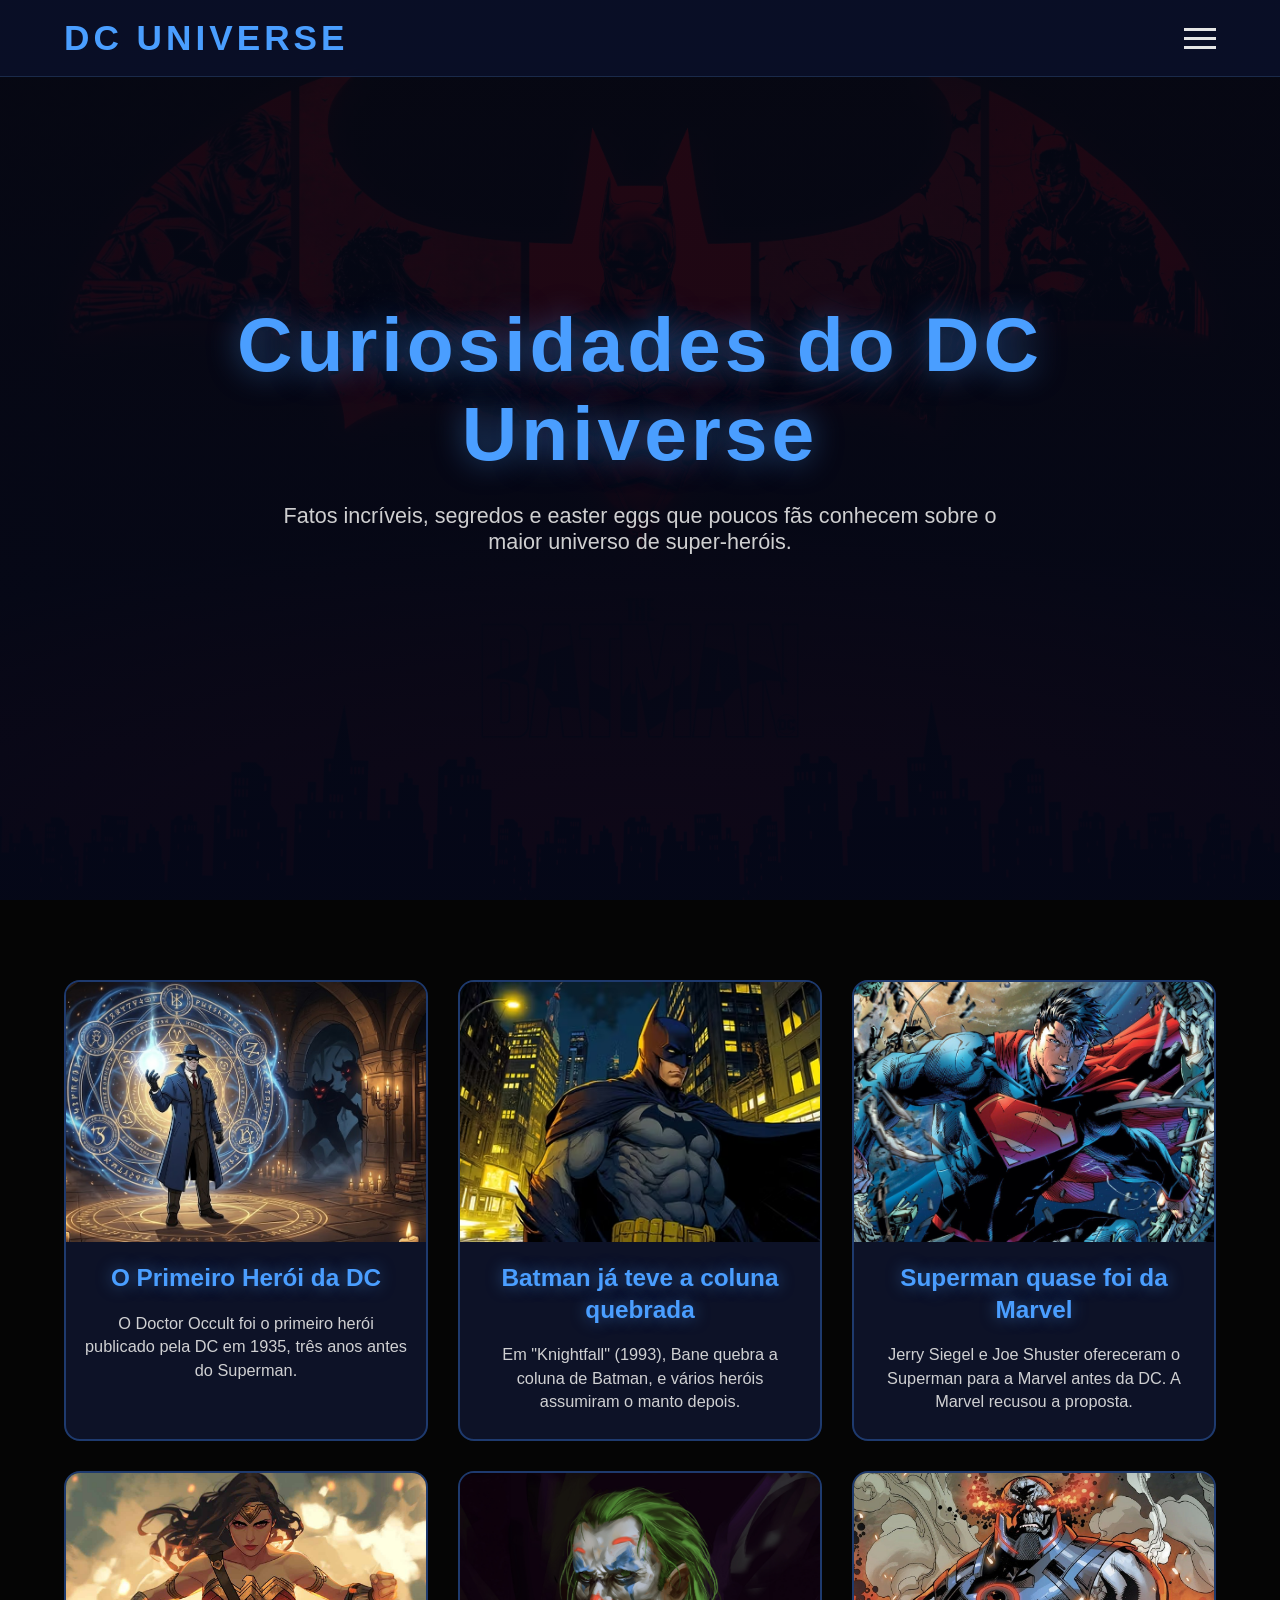
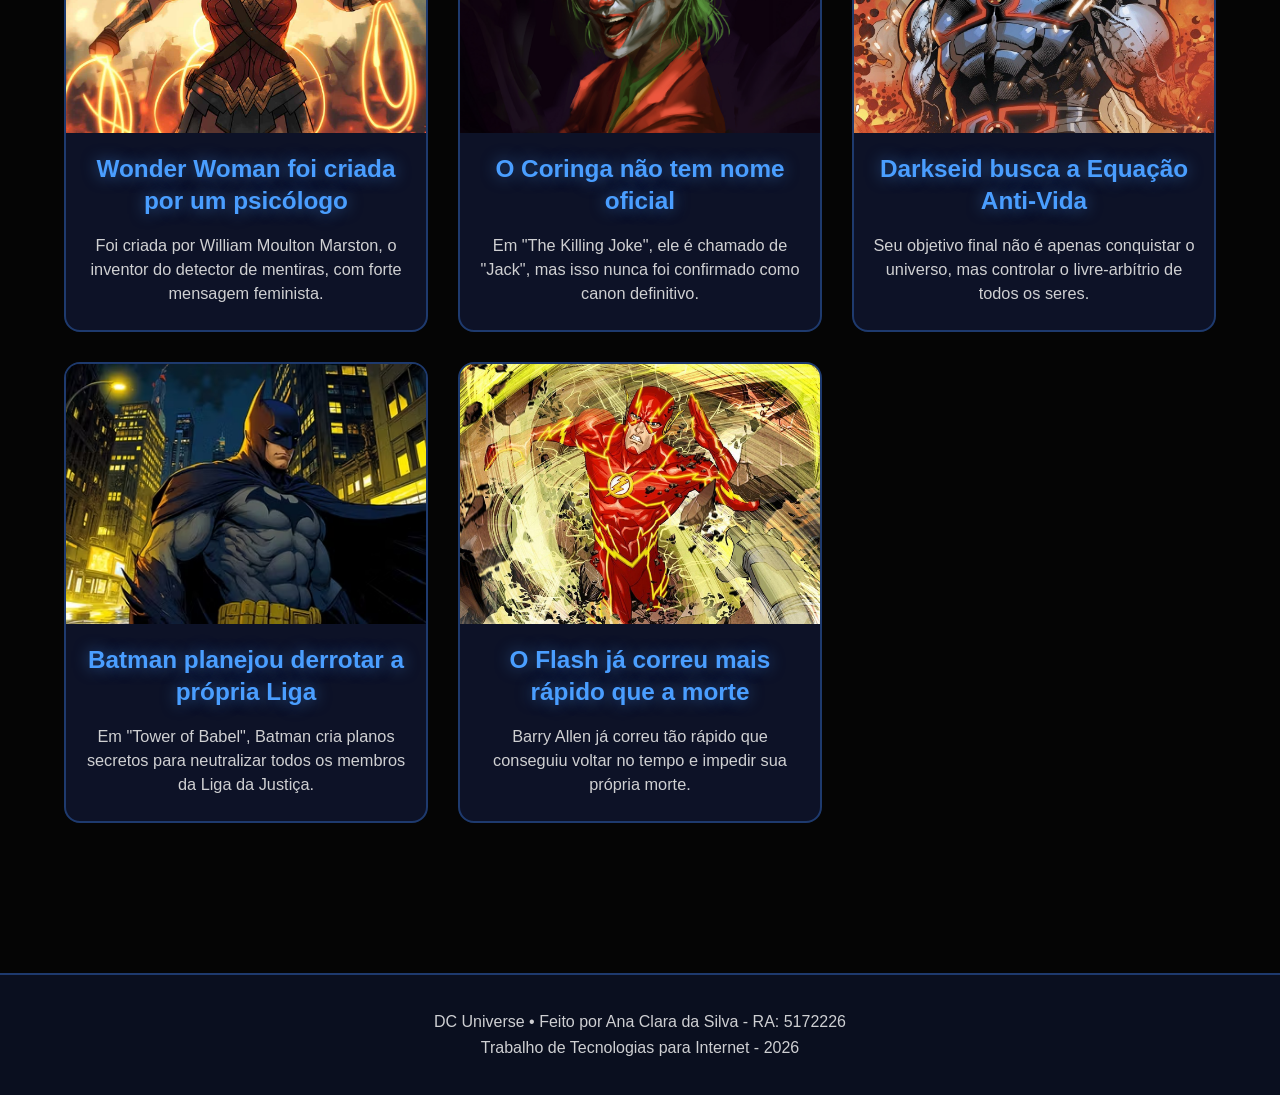
==== curiosidades.html @ 58315ceb "Add files via upload" ====
<!DOCTYPE html>
<html lang="pt-br">
<head>
    <meta charset="UTF-8">
    <meta name="viewport" content="width=device-width, initial-scale=1.0">
    <title>Curiosidades - DC Universe</title>
    <link rel="stylesheet" href="CSS/style.css">
    <link rel="stylesheet" href="CSS/herois.css">
</head>
<body>

    <!-- Navbar -->
    <header>
        <nav class="navbar">
            <div class="logo">
                <a href="https://www.dc.com/" target="_blank">DC UNIVERSE</a>
            </div>

            <div class="hamburger" id="hamburger">
                <span></span>
                <span></span>
                <span></span>
            </div>

            <div class="mobile-menu" id="mobile-menu">
                <ul class="menu-list">
                    <li><a href="index.html">Início</a></li>
                    <li><a href="herois.html">Heróis</a></li>
                    <li><a href="viloes.html">Vilões</a></li>
                    <li><a href="curiosidades.html">Curiosidades</a></li>
                    <li><a href="sobre.html">Sobre o Universo DC</a></li>
                </ul>
            </div>
        </nav>
    </header>

    <!-- Hero -->
    <section class="hero">
        <div class="hero-content">
            <h1>Curiosidades do DC Universe</h1>
            <p class="descricao">
                Fatos incríveis, segredos e easter eggs que poucos fãs conhecem sobre o maior universo de super-heróis.
            </p>
        </div>
    </section>

    <!-- Grid de Curiosidades -->
    <section class="herois-grid">

        <div class="card-heroi">
            <div class="card-image" style="background-image: url('IMG/doctor.jpg');"></div>
            <div class="card-content">
                <h3> O Primeiro Herói da DC</h3>
                <p>O Doctor Occult foi o primeiro herói publicado pela DC em 1935, três anos antes do Superman.</p>
            </div>
        </div>

        <div class="card-heroi">
            <div class="card-image" style="background-image: url('IMG/bat.jpg');"></div>
            <div class="card-content">
                <h3> Batman já teve a coluna quebrada</h3>
                <p>Em "Knightfall" (1993), Bane quebra a coluna de Batman, e vários heróis assumiram o manto depois.</p>
            </div>
        </div>

        <div class="card-heroi">
            <div class="card-image" style="background-image: url('IMG/superman.jpg');"></div>
            <div class="card-content">
                <h3> Superman quase foi da Marvel</h3>
                <p>Jerry Siegel e Joe Shuster ofereceram o Superman para a Marvel antes da DC. A Marvel recusou a proposta.</p>
            </div>
        </div>

        <div class="card-heroi">
            <div class="card-image" style="background-image: url('IMG/wonderwoman.jpg');"></div>
            <div class="card-content">
                <h3> Wonder Woman foi criada por um psicólogo</h3>
                <p>Foi criada por William Moulton Marston, o inventor do detector de mentiras, com forte mensagem feminista.</p>
            </div>
        </div>

        <div class="card-heroi">
            <div class="card-image" style="background-image: url('IMG/joker.jpg');"></div>
            <div class="card-content">
                <h3> O Coringa não tem nome oficial</h3>
                <p>Em "The Killing Joke", ele é chamado de "Jack", mas isso nunca foi confirmado como canon definitivo.</p>
            </div>
        </div>

        <div class="card-heroi">
            <div class="card-image" style="background-image: url('IMG/darkseid.jpg');"></div>
            <div class="card-content">
                <h3> Darkseid busca a Equação Anti-Vida</h3>
                <p>Seu objetivo final não é apenas conquistar o universo, mas controlar o livre-arbítrio de todos os seres.</p>
            </div>
        </div>

        <div class="card-heroi">
            <div class="card-image" style="background-image: url('IMG/bat.jpg');"></div>
            <div class="card-content">
                <h3> Batman planejou derrotar a própria Liga</h3>
                <p>Em "Tower of Babel", Batman cria planos secretos para neutralizar todos os membros da Liga da Justiça.</p>
            </div>
        </div>

        <div class="card-heroi">
            <div class="card-image" style="background-image: url('IMG/flash.jpg');"></div>
            <div class="card-content">
                <h3> O Flash já correu mais rápido que a morte</h3>
                <p>Barry Allen já correu tão rápido que conseguiu voltar no tempo e impedir sua própria morte.</p>
            </div>
        </div>

    </section>

    <!-- Rodapé com Nome e RA -->
    <footer class="rodape">
        <p>DC Universe • Feito por Ana Clara da Silva - RA: 5172226</p>
        <p>Trabalho de Tecnologias para Internet - 2026</p>
    </footer>

    <script src="JS/script1.js"></script>
</body>
</html>
---- CSS/style.css ----
:root {
    --bg-color: #0a0a0a;
    --dc-blue: #4a9eff;
    --dc-dark-blue: #0f1c38;
    --text-light: #e5e5e5;
}

a {
    color: #4a9eff;
    text-decoration: none;
    transition: 0.3s;
}

* {
    margin: 0;
    padding: 0;
    box-sizing: border-box;
}

body {
    font-family: 'Segoe UI', Arial, sans-serif;
    background-color: #050505;
    color: var(--text-light);
    min-height: 100vh;
    position: relative;
}

/* ==================== HERO COM BATMAN ==================== */
.hero {
    min-height: 100vh;
    display: flex;
    align-items: center;
    justify-content: center;
    text-align: center;
    padding: 0 20px;
    background: linear-gradient(rgba(5, 8, 20, 0.88), rgba(5, 8, 25, 0.94)),
                url('../IMG/batman.jpg') center/cover no-repeat;
    background-attachment: fixed;
    background-position: center;
    background-size: cover;
}

.hero-content {
    max-width: 850px;
    z-index: 2;
    position: relative;
}

.hero h1 {
    font-size: 4.8rem;
    color: var(--dc-blue);
    margin-bottom: 25px;
    text-shadow: 0 0 30px rgba(74, 158, 255, 0.5);
    letter-spacing: 4px;
}

.descricao {
    font-size: 1.35rem;
    margin-bottom: 45px;
    opacity: 0.9;
    max-width: 720px;
    margin-left: auto;
    margin-right: auto;
}

.btn {
    display: inline-block;
    padding: 16px 45px;
    background-color: #1e4a8c;
    color: white;
    text-decoration: none;
    border-radius: 8px;
    font-size: 1.25rem;
    font-weight: 600;
    border: 2px solid var(--dc-blue);
    transition: all 0.3s ease;
}

.btn:hover {
    background-color: var(--dc-blue);
    color: #0a0f1f;
    transform: translateY(-4px);
}

/* ==================== NAVBAR ==================== */
.navbar {
    display: flex;
    justify-content: space-between;
    align-items: center;
    padding: 18px 5%;
    background: rgba(10, 15, 40, 0.95);
    position: fixed;
    width: 100%;
    top: 0;
    z-index: 1000;
    border-bottom: 1px solid #1a2a4a;
}

.logo {
    font-size: 2.2rem;
    font-weight: bold;
    color: var(--dc-blue);
    letter-spacing: 4px;
}

/* Hambúrguer */
.hamburger {
    display: flex;
    flex-direction: column;
    gap: 6px;
    cursor: pointer;
    z-index: 1100;
}

.hamburger span {
    width: 32px;
    height: 3px;
    background-color: #e5e5e5;
    transition: all 0.4s ease;
}

/* Menu Mobile */
.mobile-menu {
    display: none;
    position: fixed;
    top: 70px;
    left: 0;
    width: 100%;
    background: rgba(10, 15, 40, 0.98);
    padding: 25px 0;
    box-shadow: 0 10px 20px rgba(0,0,0,0.8);
}

.mobile-menu.active {
    display: block;
}

.menu-list {
    list-style: none;
    text-align: center;
}

.menu-list a {
    color: #e5e5e5;
    text-decoration: none;
    font-size: 1.3rem;
    padding: 15px;
    display: block;
}

.menu-list a:hover {
    background-color: #1a2a4a;
    color: var(--dc-blue);
}

/* Responsivo */
@media (max-width: 768px) {
    .hero h1 {
        font-size: 3.4rem;
    }
    
    .descricao {
        font-size: 1.2rem;
    }
}

/* ==================== ESTILO DO RODAPÉ ==================== */
.rodape {
    background-color: #0a0f1f; 
    color: white;              
    padding: 30px 5%;          
    text-align: center;        
    margin-top: 50px;          
    border-top: 2px solid #1e3a6e; /* Linha sutil no topo, combinando com o estilo */
}

.rodape p {
    margin: 8px 0;             
    font-size: 1rem;
    opacity: 0.8;              
}
---- CSS/herois.css ----
/* ==================== ESTILO ESPECÍFICO DA PÁGINA HERÓIS E CURIOSIDADES ==================== */


.herois-grid {
    padding: 80px 5% 100px;
    max-width: 1400px;
    margin: 0 auto;
    display: grid;
    grid-template-columns: repeat(auto-fit, minmax(280px, 1fr));
    gap: 30px;
}

.card-heroi {
    background: rgba(15, 20, 45, 0.85);
    border-radius: 16px;
    overflow: hidden;
    transition: all 0.4s ease;
    border: 2px solid #1e3a6e;
    height: 100%;
    display: flex;
    flex-direction: column;
    position: relative;
}

.card-heroi:hover {
    transform: translateY(-12px);
    border-color: #4a9eff;
    box-shadow: 0 20px 40px rgba(74, 158, 255, 0.25);
}

/* Imagem como background */
.card-heroi .card-image {
    position: absolute;
    top: 0;
    left: 0;
    width: 100%;
    height: 260px;
    background-size: cover;
    background-position: center top;
    transition: transform 0.5s ease;
}

.card-heroi:hover .card-image {
    transform: scale(1.08);
}

/* Conteúdo do texto - Correção principal para não vazar */
.card-heroi .card-content {
    margin-top: 260px;
    padding: 20px 18px 25px;
    text-align: center;
    flex-grow: 1;
    display: flex;
    flex-direction: column;
    justify-content: flex-start;
    gap: 8px;
}

.card-heroi h3 {
    color: #4a9eff;
    font-size: 1.52rem;
    margin-bottom: 10px;
    line-height: 1.3;
    text-shadow: 0 0 15px rgba(74, 158, 255, 0.5);
}

.card-heroi p {
    font-size: 1.02rem;
    line-height: 1.45;
    opacity: 0.9;
    overflow: hidden;
    display: -webkit-box;
    -webkit-line-clamp: 4;           /* Limita a 4 linhas */
    -webkit-box-orient: vertical;
    text-overflow: ellipsis;
}

/* Responsivo */
@media (max-width: 768px) {
    .herois-grid {
        grid-template-columns: repeat(auto-fit, minmax(240px, 1fr));
        gap: 20px;
    }
    
    .card-heroi .card-image {
        height: 220px;
    }
    
    .card-heroi .card-content {
        margin-top: 220px;
    }
    
    .card-heroi p {
        -webkit-line-clamp: 3;       /* Menos linhas no celular */
    }
}
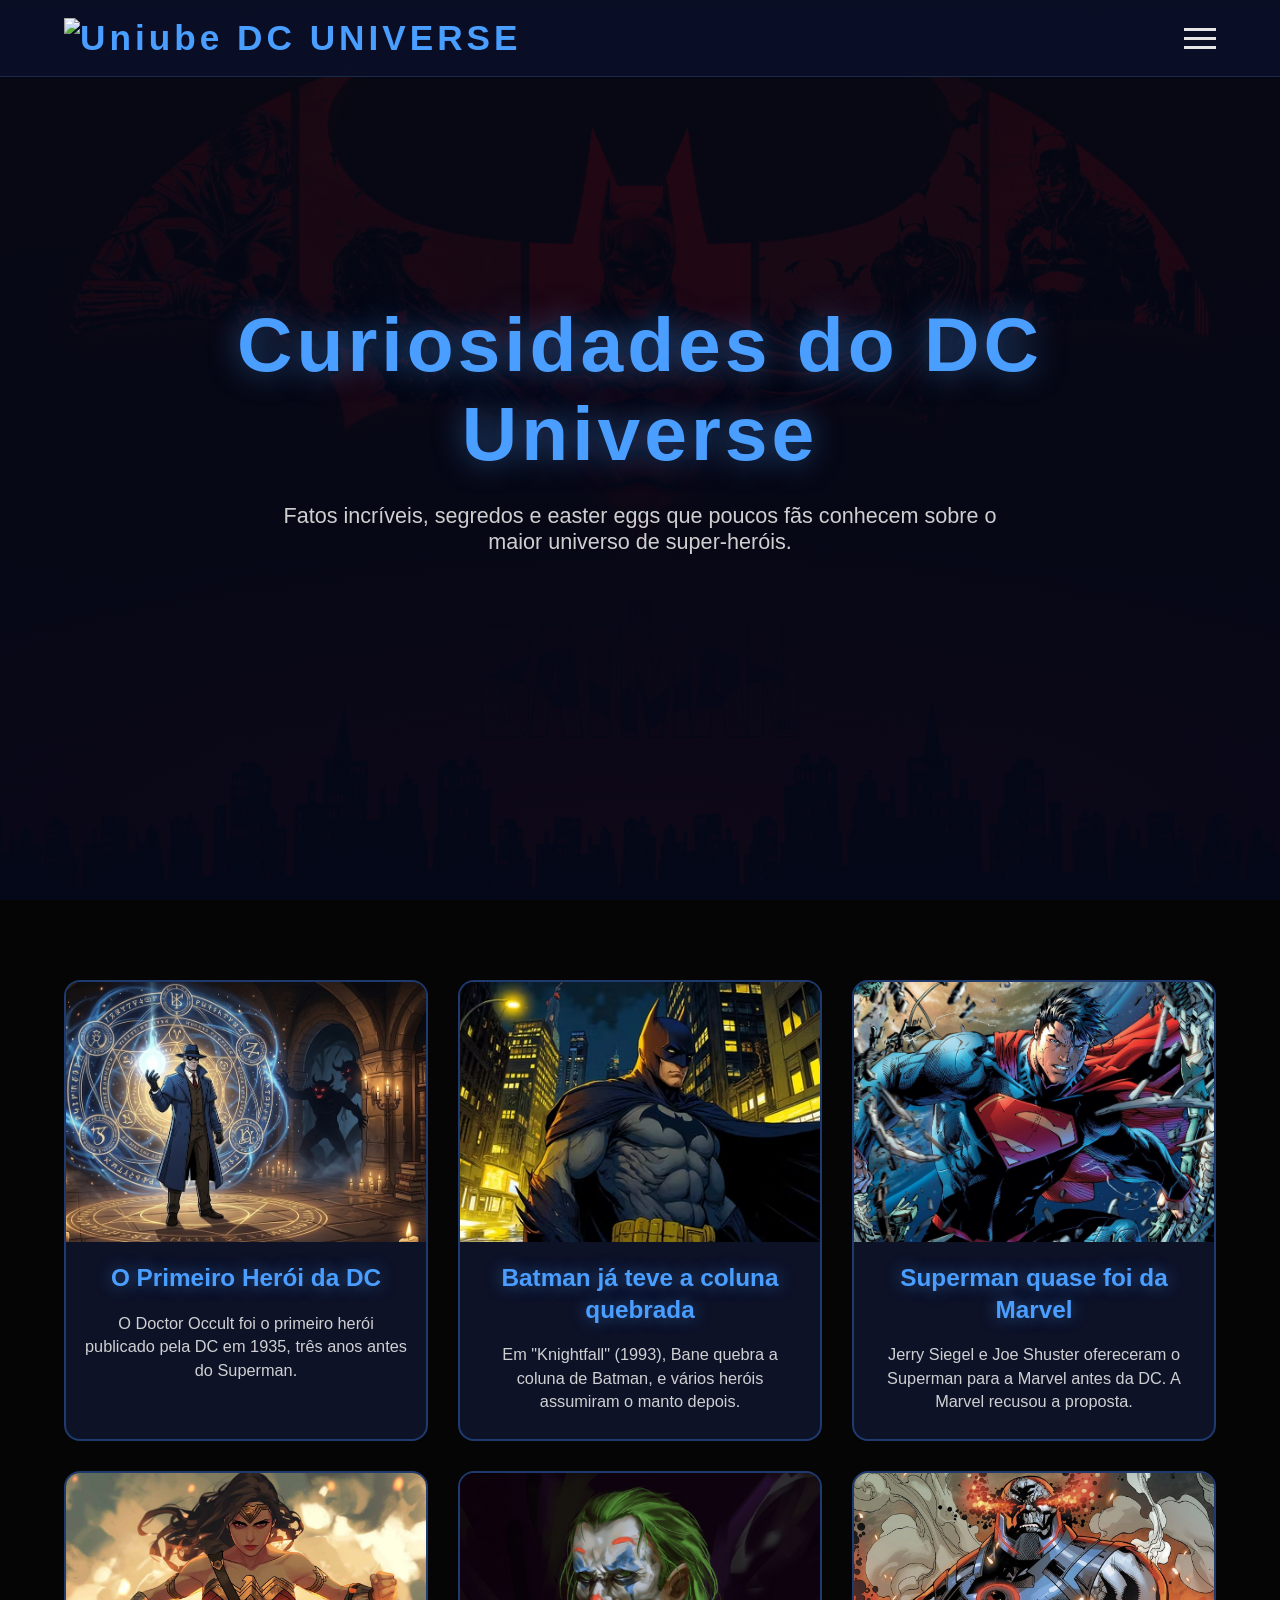
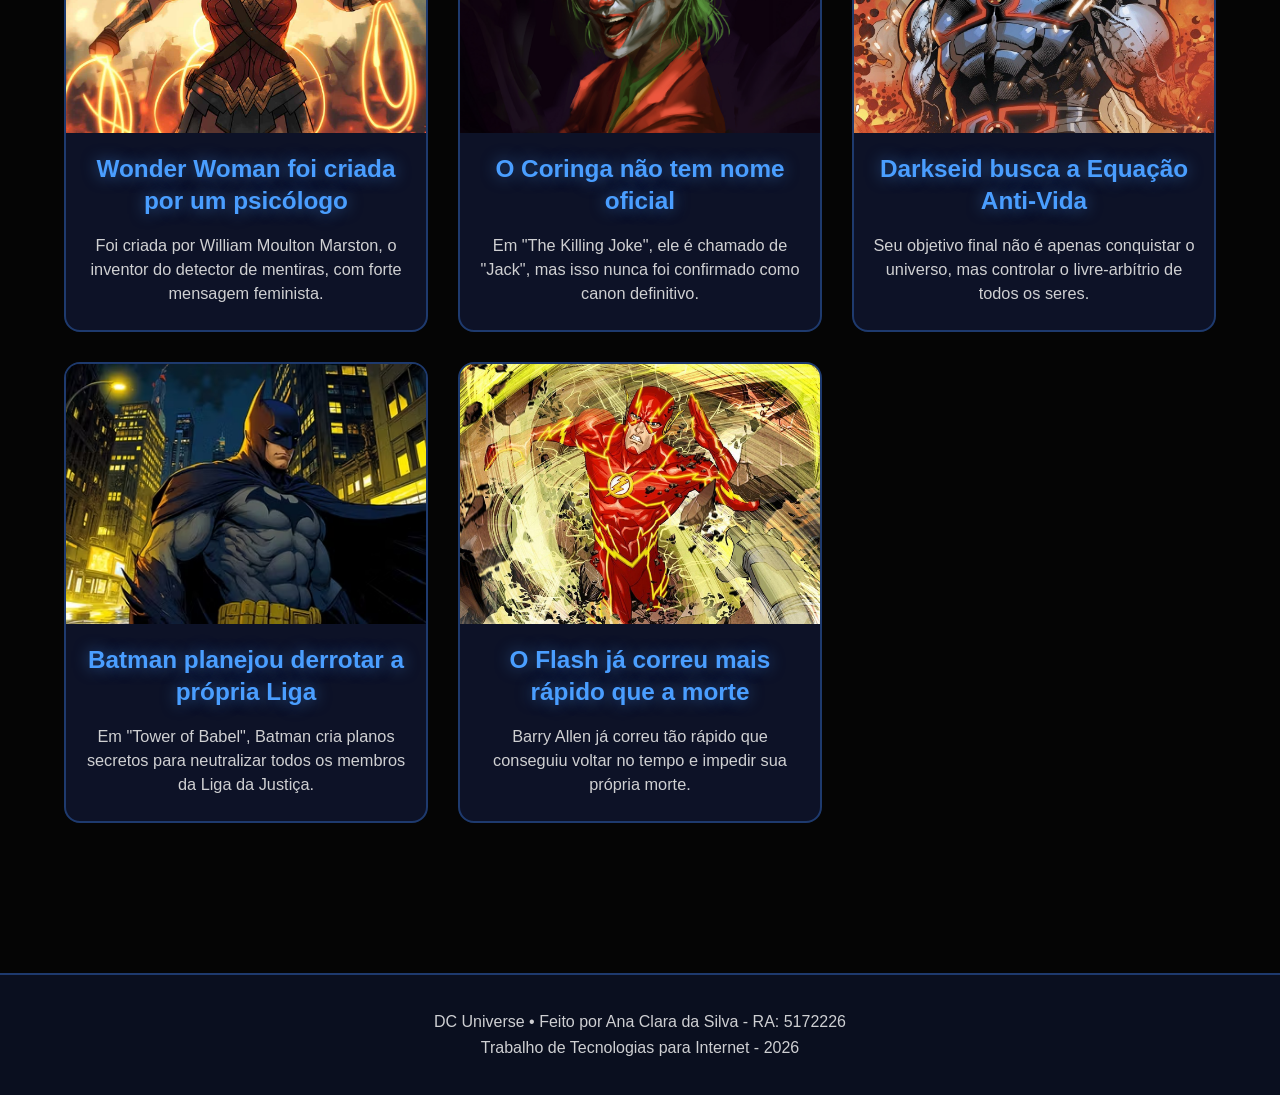
==== commit ee754294: "Update curiosidades.html with new content and logo" ====
--- a/curiosidades.html
+++ b/curiosidades.html
@@ -13,7 +13,13 @@
     <header>
         <nav class="navbar">
             <div class="logo">
-                <a href="https://www.dc.com/" target="_blank">DC UNIVERSE</a>
+                <a href="https://uniube.br/" target="_blank">
+                    <img src="IMG/uniube.png" alt="Uniube" class="logo-img">
+                </a>
+                
+                <a href="https://www.dc.com/" target="_blank" class="logo-txt">
+                    DC UNIVERSE
+                </a>
             </div>
 
             <div class="hamburger" id="hamburger">
@@ -121,4 +127,4 @@
 
     <script src="JS/script1.js"></script>
 </body>
-</html>+</html>
